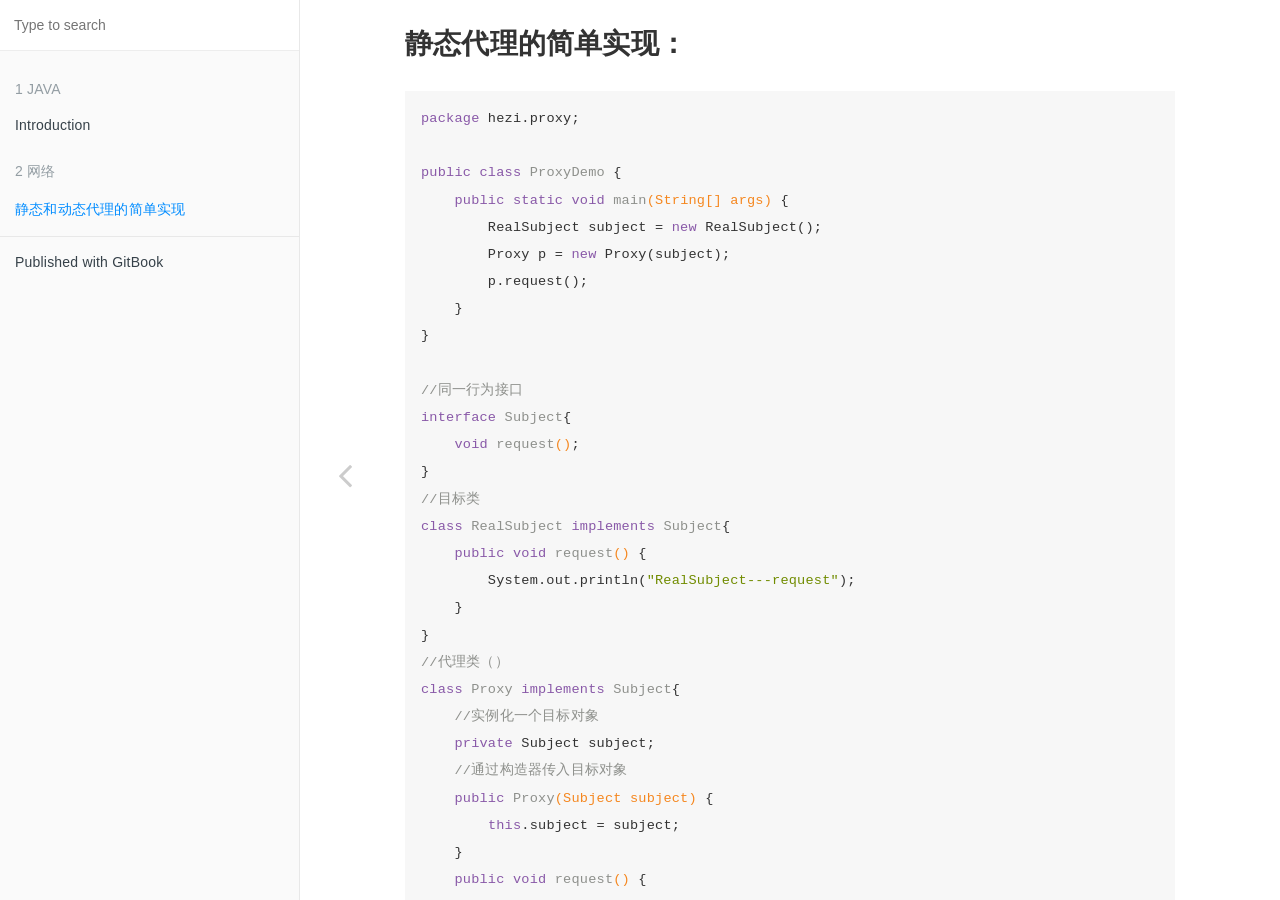
==== _book/静态和动态代理的简单实现.html @ dd155d83 "2019/11/08" ====
<!DOCTYPE HTML>
<html lang="" >
    <head>
        <meta charset="UTF-8">
        <meta content="text/html; charset=utf-8" http-equiv="Content-Type">
        <title>静态和动态代理的简单实现 · GitBook</title>
        <meta http-equiv="X-UA-Compatible" content="IE=edge" />
        <meta name="description" content="">
        <meta name="generator" content="GitBook 3.2.3">
        
        
        
    
    <link rel="stylesheet" href="gitbook/style.css">

    
            
                
                <link rel="stylesheet" href="gitbook/gitbook-plugin-highlight/website.css">
                
            
                
                <link rel="stylesheet" href="gitbook/gitbook-plugin-search/search.css">
                
            
                
                <link rel="stylesheet" href="gitbook/gitbook-plugin-fontsettings/website.css">
                
            
        

    

    
        
    
        
    
        
    
        
    
        
    
        
    

        
    
    
    <meta name="HandheldFriendly" content="true"/>
    <meta name="viewport" content="width=device-width, initial-scale=1, user-scalable=no">
    <meta name="apple-mobile-web-app-capable" content="yes">
    <meta name="apple-mobile-web-app-status-bar-style" content="black">
    <link rel="apple-touch-icon-precomposed" sizes="152x152" href="gitbook/images/apple-touch-icon-precomposed-152.png">
    <link rel="shortcut icon" href="gitbook/images/favicon.ico" type="image/x-icon">

    
    
    <link rel="prev" href="./" />
    

    </head>
    <body>
        
<div class="book">
    <div class="book-summary">
        
            
<div id="book-search-input" role="search">
    <input type="text" placeholder="Type to search" />
</div>

            
                <nav role="navigation">
                


<ul class="summary">
    
    

    

    
        
        <li class="header">1 Java</li>
        
        
    
        <li class="chapter " data-level="1.1" data-path="./">
            
                <a href="./">
            
                    
                    Introduction
            
                </a>
            

            
        </li>
    

    
        
        <li class="header">2 网络</li>
        
        
    
        <li class="chapter active" data-level="2.1" data-path="静态和动态代理的简单实现.html">
            
                <a href="静态和动态代理的简单实现.html">
            
                    
                    静态和动态代理的简单实现
            
                </a>
            

            
        </li>
    

    

    <li class="divider"></li>

    <li>
        <a href="https://www.gitbook.com" target="blank" class="gitbook-link">
            Published with GitBook
        </a>
    </li>
</ul>


                </nav>
            
        
    </div>

    <div class="book-body">
        
            <div class="body-inner">
                
                    

<div class="book-header" role="navigation">
    

    <!-- Title -->
    <h1>
        <i class="fa fa-circle-o-notch fa-spin"></i>
        <a href="." >静态和动态代理的简单实现</a>
    </h1>
</div>




                    <div class="page-wrapper" tabindex="-1" role="main">
                        <div class="page-inner">
                            
<div id="book-search-results">
    <div class="search-noresults">
    
                                <section class="normal markdown-section">
                                
                                <h2 id="&#x9759;&#x6001;&#x4EE3;&#x7406;&#x7684;&#x7B80;&#x5355;&#x5B9E;&#x73B0;&#xFF1A;">&#x9759;&#x6001;&#x4EE3;&#x7406;&#x7684;&#x7B80;&#x5355;&#x5B9E;&#x73B0;&#xFF1A;</h2>
<pre><code class="lang-java"><span class="hljs-keyword">package</span> hezi.proxy;

<span class="hljs-keyword">public</span> <span class="hljs-class"><span class="hljs-keyword">class</span> <span class="hljs-title">ProxyDemo</span> </span>{
    <span class="hljs-function"><span class="hljs-keyword">public</span> <span class="hljs-keyword">static</span> <span class="hljs-keyword">void</span> <span class="hljs-title">main</span><span class="hljs-params">(String[] args)</span> </span>{
        RealSubject subject = <span class="hljs-keyword">new</span> RealSubject();
        Proxy p = <span class="hljs-keyword">new</span> Proxy(subject);
        p.request();
    }
}

<span class="hljs-comment">//&#x540C;&#x4E00;&#x884C;&#x4E3A;&#x63A5;&#x53E3;</span>
<span class="hljs-class"><span class="hljs-keyword">interface</span> <span class="hljs-title">Subject</span></span>{
    <span class="hljs-function"><span class="hljs-keyword">void</span> <span class="hljs-title">request</span><span class="hljs-params">()</span></span>;
}
<span class="hljs-comment">//&#x76EE;&#x6807;&#x7C7B;</span>
<span class="hljs-class"><span class="hljs-keyword">class</span> <span class="hljs-title">RealSubject</span> <span class="hljs-keyword">implements</span> <span class="hljs-title">Subject</span></span>{
    <span class="hljs-function"><span class="hljs-keyword">public</span> <span class="hljs-keyword">void</span> <span class="hljs-title">request</span><span class="hljs-params">()</span> </span>{
        System.out.println(<span class="hljs-string">&quot;RealSubject---request&quot;</span>);
    }
}
<span class="hljs-comment">//&#x4EE3;&#x7406;&#x7C7B;&#xFF08;&#xFF09;</span>
<span class="hljs-class"><span class="hljs-keyword">class</span> <span class="hljs-title">Proxy</span> <span class="hljs-keyword">implements</span> <span class="hljs-title">Subject</span></span>{
    <span class="hljs-comment">//&#x5B9E;&#x4F8B;&#x5316;&#x4E00;&#x4E2A;&#x76EE;&#x6807;&#x5BF9;&#x8C61;</span>
    <span class="hljs-keyword">private</span> Subject subject;
    <span class="hljs-comment">//&#x901A;&#x8FC7;&#x6784;&#x9020;&#x5668;&#x4F20;&#x5165;&#x76EE;&#x6807;&#x5BF9;&#x8C61;</span>
    <span class="hljs-function"><span class="hljs-keyword">public</span> <span class="hljs-title">Proxy</span><span class="hljs-params">(Subject subject)</span> </span>{
        <span class="hljs-keyword">this</span>.subject = subject;
    }
    <span class="hljs-function"><span class="hljs-keyword">public</span> <span class="hljs-keyword">void</span> <span class="hljs-title">request</span><span class="hljs-params">()</span> </span>{
        System.out.println(<span class="hljs-string">&quot;PreProcess&quot;</span>);
        subject.request();
        System.out.println(<span class="hljs-string">&quot;PostProcess&quot;</span>);
    }
}
</code></pre>
<h2 id="&#x52A8;&#x6001;&#x4EE3;&#x7406;&#x7684;&#x7B80;&#x5355;&#x5B9E;&#x73B0;">&#x52A8;&#x6001;&#x4EE3;&#x7406;&#x7684;&#x7B80;&#x5355;&#x5B9E;&#x73B0;</h2>
<pre><code class="lang-java"><span class="hljs-keyword">package</span> hezi.proxy;

<span class="hljs-keyword">import</span> java.lang.reflect.InvocationHandler;
<span class="hljs-keyword">import</span> java.lang.reflect.Method;
<span class="hljs-keyword">import</span> java.lang.reflect.Proxy;

<span class="hljs-keyword">public</span> <span class="hljs-class"><span class="hljs-keyword">class</span> <span class="hljs-title">DynamicProxyDemo</span> </span>{
    <span class="hljs-function"><span class="hljs-keyword">public</span> <span class="hljs-keyword">static</span> <span class="hljs-keyword">void</span> <span class="hljs-title">main</span><span class="hljs-params">(String[] args)</span> </span>{
        <span class="hljs-comment">//1&#x3001;&#x521B;&#x5EFA;&#x76EE;&#x6807;&#x5BF9;&#x8C61;</span>
        RealSubject2 realSubject2 = <span class="hljs-keyword">new</span> RealSubject2();
        <span class="hljs-comment">//2&#x3001;&#x521B;&#x5EFA;&#x8C03;&#x7528;&#x5904;&#x7406;&#x51FD;&#x6570;</span>
        ProxyHandler proxyHandler = <span class="hljs-keyword">new</span> ProxyHandler(realSubject2);
        <span class="hljs-comment">//3&#x3001;&#x52A8;&#x6001;&#x751F;&#x6210;&#x4EE3;&#x7406;&#x5BF9;&#x8C61;</span>
        Subject2 proxySubject = (Subject2) Proxy.newProxyInstance(RealSubject2.class.getClassLoader(), 
                RealSubject2.class.getInterfaces(), proxyHandler);
        <span class="hljs-comment">//4&#x3001;&#x901A;&#x8FC7;&#x4EE3;&#x7406;&#x5BF9;&#x8C61;&#x8C03;&#x7528;&#x65B9;&#x6CD5;</span>
        proxySubject.request();
    }
}

<span class="hljs-comment">//&#x4E3B;&#x9898;&#x63A5;&#x53E3;</span>
<span class="hljs-class"><span class="hljs-keyword">interface</span> <span class="hljs-title">Subject2</span></span>{
    <span class="hljs-function"><span class="hljs-keyword">void</span> <span class="hljs-title">request</span><span class="hljs-params">()</span></span>;
}
<span class="hljs-comment">//&#x76EE;&#x6807;&#x5BF9;&#x8C61;&#x7C7B;</span>
<span class="hljs-class"><span class="hljs-keyword">class</span> <span class="hljs-title">RealSubject2</span> <span class="hljs-keyword">implements</span> <span class="hljs-title">Subject2</span></span>{
    <span class="hljs-function"><span class="hljs-keyword">public</span> <span class="hljs-keyword">void</span> <span class="hljs-title">request</span><span class="hljs-params">()</span> </span>{
        System.out.println(<span class="hljs-string">&quot;=====RealSubject Request=====&quot;</span>);
    }
}
<span class="hljs-comment">//&#x4EE3;&#x7406;&#x7C7B;&#x7684;&#x8C03;&#x7528;&#x5904;&#x7406;&#x5668;</span>
<span class="hljs-class"><span class="hljs-keyword">class</span> <span class="hljs-title">ProxyHandler</span> <span class="hljs-keyword">implements</span> <span class="hljs-title">InvocationHandler</span></span>{
    <span class="hljs-keyword">private</span> Subject2 subject2;
    <span class="hljs-function"><span class="hljs-keyword">public</span> <span class="hljs-title">ProxyHandler</span><span class="hljs-params">(Subject2 subject2)</span> </span>{
        <span class="hljs-keyword">this</span>.subject2 = subject2;
    }
    <span class="hljs-meta">@Override</span>
    <span class="hljs-function"><span class="hljs-keyword">public</span> Object <span class="hljs-title">invoke</span><span class="hljs-params">(Object proxy, Method method, Object[] args)</span> <span class="hljs-keyword">throws</span> Throwable </span>{
        <span class="hljs-comment">//&#x5B9A;&#x4E49;&#x9884;&#x5904;&#x7406;&#x7684;&#x5DE5;&#x4F5C;&#xFF0C;&#x5F53;&#x7136;&#x4E5F;&#x53EF;&#x4EE5;&#x6839;&#x636E;method&#x7684;&#x4E0D;&#x540C;&#x8FDB;&#x884C;&#x4E0D;&#x540C;&#x7684;&#x9884;&#x5904;&#x7406;</span>
        System.out.println(<span class="hljs-string">&quot;=====Before=====&quot;</span>);
        <span class="hljs-comment">//&#x8C03;&#x7528;RealSubject&#x4E2D;&#x7684;&#x65B9;&#x6CD5;</span>
        Object result = method.invoke(subject2,args);
        <span class="hljs-comment">//&#x540E;&#x5904;&#x7406;</span>
        System.out.println(<span class="hljs-string">&quot;=====After=====&quot;</span>);
        <span class="hljs-keyword">return</span> result;
    }    
}
</code></pre>

                                
                                </section>
                            
    </div>
    <div class="search-results">
        <div class="has-results">
            
            <h1 class="search-results-title"><span class='search-results-count'></span> results matching "<span class='search-query'></span>"</h1>
            <ul class="search-results-list"></ul>
            
        </div>
        <div class="no-results">
            
            <h1 class="search-results-title">No results matching "<span class='search-query'></span>"</h1>
            
        </div>
    </div>
</div>

                        </div>
                    </div>
                
            </div>

            
                
                <a href="./" class="navigation navigation-prev navigation-unique" aria-label="Previous page: Introduction">
                    <i class="fa fa-angle-left"></i>
                </a>
                
                
            
        
    </div>

    <script>
        var gitbook = gitbook || [];
        gitbook.push(function() {
            gitbook.page.hasChanged({"page":{"title":"静态和动态代理的简单实现","level":"2.1","depth":1,"previous":{"title":"Introduction","level":"1.1","depth":1,"path":"README.md","ref":"README.md","articles":[]},"dir":"ltr"},"config":{"gitbook":"*","theme":"default","variables":{},"plugins":["livereload"],"pluginsConfig":{"livereload":{},"highlight":{},"search":{},"lunr":{"maxIndexSize":1000000,"ignoreSpecialCharacters":false},"sharing":{"facebook":true,"twitter":true,"google":false,"weibo":false,"instapaper":false,"vk":false,"all":["facebook","google","twitter","weibo","instapaper"]},"fontsettings":{"theme":"white","family":"sans","size":2},"theme-default":{"styles":{"website":"styles/website.css","pdf":"styles/pdf.css","epub":"styles/epub.css","mobi":"styles/mobi.css","ebook":"styles/ebook.css","print":"styles/print.css"},"showLevel":false}},"structure":{"langs":"LANGS.md","readme":"README.md","glossary":"GLOSSARY.md","summary":"SUMMARY.md"},"pdf":{"pageNumbers":true,"fontSize":12,"fontFamily":"Arial","paperSize":"a4","chapterMark":"pagebreak","pageBreaksBefore":"/","margin":{"right":62,"left":62,"top":56,"bottom":56}},"styles":{"website":"styles/website.css","pdf":"styles/pdf.css","epub":"styles/epub.css","mobi":"styles/mobi.css","ebook":"styles/ebook.css","print":"styles/print.css"}},"file":{"path":"静态和动态代理的简单实现.md","mtime":"2019-11-07T15:36:25.655Z","type":"markdown"},"gitbook":{"version":"3.2.3","time":"2019-11-08T01:46:12.955Z"},"basePath":".","book":{"language":""}});
        });
    </script>
</div>

        
    <script src="gitbook/gitbook.js"></script>
    <script src="gitbook/theme.js"></script>
    
        
        <script src="gitbook/gitbook-plugin-livereload/plugin.js"></script>
        
    
        
        <script src="gitbook/gitbook-plugin-search/search-engine.js"></script>
        
    
        
        <script src="gitbook/gitbook-plugin-search/search.js"></script>
        
    
        
        <script src="gitbook/gitbook-plugin-lunr/lunr.min.js"></script>
        
    
        
        <script src="gitbook/gitbook-plugin-lunr/search-lunr.js"></script>
        
    
        
        <script src="gitbook/gitbook-plugin-sharing/buttons.js"></script>
        
    
        
        <script src="gitbook/gitbook-plugin-fontsettings/fontsettings.js"></script>
        
    

    </body>
</html>
---- _book/gitbook/gitbook-plugin-highlight/website.css ----
.book .book-body .page-wrapper .page-inner section.normal pre,
.book .book-body .page-wrapper .page-inner section.normal code {
  /* http://jmblog.github.com/color-themes-for-google-code-highlightjs */
  /* Tomorrow Comment */
  /* Tomorrow Red */
  /* Tomorrow Orange */
  /* Tomorrow Yellow */
  /* Tomorrow Green */
  /* Tomorrow Aqua */
  /* Tomorrow Blue */
  /* Tomorrow Purple */
}
.book .book-body .page-wrapper .page-inner section.normal pre .hljs-comment,
.book .book-body .page-wrapper .page-inner section.normal code .hljs-comment,
.book .book-body .page-wrapper .page-inner section.normal pre .hljs-title,
.book .book-body .page-wrapper .page-inner section.normal code .hljs-title {
  color: #8e908c;
}
.book .book-body .page-wrapper .page-inner section.normal pre .hljs-variable,
.book .book-body .page-wrapper .page-inner section.normal code .hljs-variable,
.book .book-body .page-wrapper .page-inner section.normal pre .hljs-attribute,
.book .book-body .page-wrapper .page-inner section.normal code .hljs-attribute,
.book .book-body .page-wrapper .page-inner section.normal pre .hljs-tag,
.book .book-body .page-wrapper .page-inner section.normal code .hljs-tag,
.book .book-body .page-wrapper .page-inner section.normal pre .hljs-regexp,
.book .book-body .page-wrapper .page-inner section.normal code .hljs-regexp,
.book .book-body .page-wrapper .page-inner section.normal pre .hljs-deletion,
.book .book-body .page-wrapper .page-inner section.normal code .hljs-deletion,
.book .book-body .page-wrapper .page-inner section.normal pre .ruby .hljs-constant,
.book .book-body .page-wrapper .page-inner section.normal code .ruby .hljs-constant,
.book .book-body .page-wrapper .page-inner section.normal pre .xml .hljs-tag .hljs-title,
.book .book-body .page-wrapper .page-inner section.normal code .xml .hljs-tag .hljs-title,
.book .book-body .page-wrapper .page-inner section.normal pre .xml .hljs-pi,
.book .book-body .page-wrapper .page-inner section.normal code .xml .hljs-pi,
.book .book-body .page-wrapper .page-inner section.normal pre .xml .hljs-doctype,
.book .book-body .page-wrapper .page-inner section.normal code .xml .hljs-doctype,
.book .book-body .page-wrapper .page-inner section.normal pre .html .hljs-doctype,
.book .book-body .page-wrapper .page-inner section.normal code .html .hljs-doctype,
.book .book-body .page-wrapper .page-inner section.normal pre .css .hljs-id,
.book .book-body .page-wrapper .page-inner section.normal code .css .hljs-id,
.book .book-body .page-wrapper .page-inner section.normal pre .css .hljs-class,
.book .book-body .page-wrapper .page-inner section.normal code .css .hljs-class,
.book .book-body .page-wrapper .page-inner section.normal pre .css .hljs-pseudo,
.book .book-body .page-wrapper .page-inner section.normal code .css .hljs-pseudo {
  color: #c82829;
}
.book .book-body .page-wrapper .page-inner section.normal pre .hljs-number,
.book .book-body .page-wrapper .page-inner section.normal code .hljs-number,
.book .book-body .page-wrapper .page-inner section.normal pre .hljs-preprocessor,
.book .book-body .page-wrapper .page-inner section.normal code .hljs-preprocessor,
.book .book-body .page-wrapper .page-inner section.normal pre .hljs-pragma,
.book .book-body .page-wrapper .page-inner section.normal code .hljs-pragma,
.book .book-body .page-wrapper .page-inner section.normal pre .hljs-built_in,
.book .book-body .page-wrapper .page-inner section.normal code .hljs-built_in,
.book .book-body .page-wrapper .page-inner section.normal pre .hljs-literal,
.book .book-body .page-wrapper .page-inner section.normal code .hljs-literal,
.book .book-body .page-wrapper .page-inner section.normal pre .hljs-params,
.book .book-body .page-wrapper .page-inner section.normal code .hljs-params,
.book .book-body .page-wrapper .page-inner section.normal pre .hljs-constant,
.book .book-body .page-wrapper .page-inner section.normal code .hljs-constant {
  color: #f5871f;
}
.book .book-body .page-wrapper .page-inner section.normal pre .ruby .hljs-class .hljs-title,
.book .book-body .page-wrapper .page-inner section.normal code .ruby .hljs-class .hljs-title,
.book .book-body .page-wrapper .page-inner section.normal pre .css .hljs-rules .hljs-attribute,
.book .book-body .page-wrapper .page-inner section.normal code .css .hljs-rules .hljs-attribute {
  color: #eab700;
}
.book .book-body .page-wrapper .page-inner section.normal pre .hljs-string,
.book .book-body .page-wrapper .page-inner section.normal code .hljs-string,
.book .book-body .page-wrapper .page-inner section.normal pre .hljs-value,
.book .book-body .page-wrapper .page-inner section.normal code .hljs-value,
.book .book-body .page-wrapper .page-inner section.normal pre .hljs-inheritance,
.book .book-body .page-wrapper .page-inner section.normal code .hljs-inheritance,
.book .book-body .page-wrapper .page-inner section.normal pre .hljs-header,
.book .book-body .page-wrapper .page-inner section.normal code .hljs-header,
.book .book-body .page-wrapper .page-inner section.normal pre .hljs-addition,
.book .book-body .page-wrapper .page-inner section.normal code .hljs-addition,
.book .book-body .page-wrapper .page-inner section.normal pre .ruby .hljs-symbol,
.book .book-body .page-wrapper .page-inner section.normal code .ruby .hljs-symbol,
.book .book-body .page-wrapper .page-inner section.normal pre .xml .hljs-cdata,
.book .book-body .page-wrapper .page-inner section.normal code .xml .hljs-cdata {
  color: #718c00;
}
.book .book-body .page-wrapper .page-inner section.normal pre .css .hljs-hexcolor,
.book .book-body .page-wrapper .page-inner section.normal code .css .hljs-hexcolor {
  color: #3e999f;
}
.book .book-body .page-wrapper .page-inner section.normal pre .hljs-function,
.book .book-body .page-wrapper .page-inner section.normal code .hljs-function,
.book .book-body .page-wrapper .page-inner section.normal pre .python .hljs-decorator,
.book .book-body .page-wrapper .page-inner section.normal code .python .hljs-decorator,
.book .book-body .page-wrapper .page-inner section.normal pre .python .hljs-title,
.book .book-body .page-wrapper .page-inner section.normal code .python .hljs-title,
.book .book-body .page-wrapper .page-inner section.normal pre .ruby .hljs-function .hljs-title,
.book .book-body .page-wrapper .page-inner section.normal code .ruby .hljs-function .hljs-title,
.book .book-body .page-wrapper .page-inner section.normal pre .ruby .hljs-title .hljs-keyword,
.book .book-body .page-wrapper .page-inner section.normal code .ruby .hljs-title .hljs-keyword,
.book .book-body .page-wrapper .page-inner section.normal pre .perl .hljs-sub,
.book .book-body .page-wrapper .page-inner section.normal code .perl .hljs-sub,
.book .book-body .page-wrapper .page-inner section.normal pre .javascript .hljs-title,
.book .book-body .page-wrapper .page-inner section.normal code .javascript .hljs-title,
.book .book-body .page-wrapper .page-inner section.normal pre .coffeescript .hljs-title,
.book .book-body .page-wrapper .page-inner section.normal code .coffeescript .hljs-title {
  color: #4271ae;
}
.book .book-body .page-wrapper .page-inner section.normal pre .hljs-keyword,
.book .book-body .page-wrapper .page-inner section.normal code .hljs-keyword,
.book .book-body .page-wrapper .page-inner section.normal pre .javascript .hljs-function,
.book .book-body .page-wrapper .page-inner section.normal code .javascript .hljs-function {
  color: #8959a8;
}
.book .book-body .page-wrapper .page-inner section.normal pre .hljs,
.book .book-body .page-wrapper .page-inner section.normal code .hljs {
  display: block;
  background: white;
  color: #4d4d4c;
  padding: 0.5em;
}
.book .book-body .page-wrapper .page-inner section.normal pre .coffeescript .javascript,
.book .book-body .page-wrapper .page-inner section.normal code .coffeescript .javascript,
.book .book-body .page-wrapper .page-inner section.normal pre .javascript .xml,
.book .book-body .page-wrapper .page-inner section.normal code .javascript .xml,
.book .book-body .page-wrapper .page-inner section.normal pre .tex .hljs-formula,
.book .book-body .page-wrapper .page-inner section.normal code .tex .hljs-formula,
.book .book-body .page-wrapper .page-inner section.normal pre .xml .javascript,
.book .book-body .page-wrapper .page-inner section.normal code .xml .javascript,
.book .book-body .page-wrapper .page-inner section.normal pre .xml .vbscript,
.book .book-body .page-wrapper .page-inner section.normal code .xml .vbscript,
.book .book-body .page-wrapper .page-inner section.normal pre .xml .css,
.book .book-body .page-wrapper .page-inner section.normal code .xml .css,
.book .book-body .page-wrapper .page-inner section.normal pre .xml .hljs-cdata,
.book .book-body .page-wrapper .page-inner section.normal code .xml .hljs-cdata {
  opacity: 0.5;
}
.book.color-theme-1 .book-body .page-wrapper .page-inner section.normal pre,
.book.color-theme-1 .book-body .page-wrapper .page-inner section.normal code {
  /*

Orginal Style from ethanschoonover.com/solarized (c) Jeremy Hull <sourdrums@gmail.com>

*/
  /* Solarized Green */
  /* Solarized Cyan */
  /* Solarized Blue */
  /* Solarized Yellow */
  /* Solarized Orange */
  /* Solarized Red */
  /* Solarized Violet */
}
.book.color-theme-1 .book-body .page-wrapper .page-inner section.normal pre .hljs,
.book.color-theme-1 .book-body .page-wrapper .page-inner section.normal code .hljs {
  display: block;
  padding: 0.5em;
  background: #fdf6e3;
  color: #657b83;
}
.book.color-theme-1 .book-body .page-wrapper .page-inner section.normal pre .hljs-comment,
.book.color-theme-1 .book-body .page-wrapper .page-inner section.normal code .hljs-comment,
.book.color-theme-1 .book-body .page-wrapper .page-inner section.normal pre .hljs-template_comment,
.book.color-theme-1 .book-body .page-wrapper .page-inner section.normal code .hljs-template_comment,
.book.color-theme-1 .book-body .page-wrapper .page-inner section.normal pre .diff .hljs-header,
.book.color-theme-1 .book-body .page-wrapper .page-inner section.normal code .diff .hljs-header,
.book.color-theme-1 .book-body .page-wrapper .page-inner section.normal pre .hljs-doctype,
.book.color-theme-1 .book-body .page-wrapper .page-inner section.normal code .hljs-doctype,
.book.color-theme-1 .book-body .page-wrapper .page-inner section.normal pre .hljs-pi,
.book.color-theme-1 .book-body .page-wrapper .page-inner section.normal code .hljs-pi,
.book.color-theme-1 .book-body .page-wrapper .page-inner section.normal pre .lisp .hljs-string,
.book.color-theme-1 .book-body .page-wrapper .page-inner section.normal code .lisp .hljs-string,
.book.color-theme-1 .book-body .page-wrapper .page-inner section.normal pre .hljs-javadoc,
.book.color-theme-1 .book-body .page-wrapper .page-inner section.normal code .hljs-javadoc {
  color: #93a1a1;
}
.book.color-theme-1 .book-body .page-wrapper .page-inner section.normal pre .hljs-keyword,
.book.color-theme-1 .book-body .page-wrapper .page-inner section.normal code .hljs-keyword,
.book.color-theme-1 .book-body .page-wrapper .page-inner section.normal pre .hljs-winutils,
.book.color-theme-1 .book-body .page-wrapper .page-inner section.normal code .hljs-winutils,
.book.color-theme-1 .book-body .page-wrapper .page-inner section.normal pre .method,
.book.color-theme-1 .book-body .page-wrapper .page-inner section.normal code .method,
.book.color-theme-1 .book-body .page-wrapper .page-inner section.normal pre .hljs-addition,
.book.color-theme-1 .book-body .page-wrapper .page-inner section.normal code .hljs-addition,
.book.color-theme-1 .book-body .page-wrapper .page-inner section.normal pre .css .hljs-tag,
.book.color-theme-1 .book-body .page-wrapper .page-inner section.normal code .css .hljs-tag,
.book.color-theme-1 .book-body .page-wrapper .page-inner section.normal pre .hljs-request,
.book.color-theme-1 .book-body .page-wrapper .page-inner section.normal code .hljs-request,
.book.color-theme-1 .book-body .page-wrapper .page-inner section.normal pre .hljs-status,
.book.color-theme-1 .book-body .page-wrapper .page-inner section.normal code .hljs-status,
.book.color-theme-1 .book-body .page-wrapper .page-inner section.normal pre .nginx .hljs-title,
.book.color-theme-1 .book-body .page-wrapper .page-inner section.normal code .nginx .hljs-title {
  color: #859900;
}
.book.color-theme-1 .book-body .page-wrapper .page-inner section.normal pre .hljs-number,
.book.color-theme-1 .book-body .page-wrapper .page-inner section.normal code .hljs-number,
.book.color-theme-1 .book-body .page-wrapper .page-inner section.normal pre .hljs-command,
.book.color-theme-1 .book-body .page-wrapper .page-inner section.normal code .hljs-command,
.book.color-theme-1 .book-body .page-wrapper .page-inner section.normal pre .hljs-string,
.book.color-theme-1 .book-body .page-wrapper .page-inner section.normal code .hljs-string,
.book.color-theme-1 .book-body .page-wrapper .page-inner section.normal pre .hljs-tag .hljs-value,
.book.color-theme-1 .book-body .page-wrapper .page-inner section.normal code .hljs-tag .hljs-value,
.book.color-theme-1 .book-body .page-wrapper .page-inner section.normal pre .hljs-rules .hljs-value,
.book.color-theme-1 .book-body .page-wrapper .page-inner section.normal code .hljs-rules .hljs-value,
.book.color-theme-1 .book-body .page-wrapper .page-inner section.normal pre .hljs-phpdoc,
.book.color-theme-1 .book-body .page-wrapper .page-inner section.normal code .hljs-phpdoc,
.book.color-theme-1 .book-body .page-wrapper .page-inner section.normal pre .tex .hljs-formula,
.book.color-theme-1 .book-body .page-wrapper .page-inner section.normal code .tex .hljs-formula,
.book.color-theme-1 .book-body .page-wrapper .page-inner section.normal pre .hljs-regexp,
.book.color-theme-1 .book-body .page-wrapper .page-inner section.normal code .hljs-regexp,
.book.color-theme-1 .book-body .page-wrapper .page-inner section.normal pre .hljs-hexcolor,
.book.color-theme-1 .book-body .page-wrapper .page-inner section.normal code .hljs-hexcolor,
.book.color-theme-1 .book-body .page-wrapper .page-inner section.normal pre .hljs-link_url,
.book.color-theme-1 .book-body .page-wrapper .page-inner section.normal code .hljs-link_url {
  color: #2aa198;
}
.book.color-theme-1 .book-body .page-wrapper .page-inner section.normal pre .hljs-title,
.book.color-theme-1 .book-body .page-wrapper .page-inner section.normal code .hljs-title,
.book.color-theme-1 .book-body .page-wrapper .page-inner section.normal pre .hljs-localvars,
.book.color-theme-1 .book-body .page-wrapper .page-inner section.normal code .hljs-localvars,
.book.color-theme-1 .book-body .page-wrapper .page-inner section.normal pre .hljs-chunk,
.book.color-theme-1 .book-body .page-wrapper .page-inner section.normal code .hljs-chunk,
.book.color-theme-1 .book-body .page-wrapper .page-inner section.normal pre .hljs-decorator,
.book.color-theme-1 .book-body .page-wrapper .page-inner section.normal code .hljs-decorator,
.book.color-theme-1 .book-body .page-wrapper .page-inner section.normal pre .hljs-built_in,
.book.color-theme-1 .book-body .page-wrapper .page-inner section.normal code .hljs-built_in,
.book.color-theme-1 .book-body .page-wrapper .page-inner section.normal pre .hljs-identifier,
.book.color-theme-1 .book-body .page-wrapper .page-inner section.normal code .hljs-identifier,
.book.color-theme-1 .book-body .page-wrapper .page-inner section.normal pre .vhdl .hljs-literal,
.book.color-theme-1 .book-body .page-wrapper .page-inner section.normal code .vhdl .hljs-literal,
.book.color-theme-1 .book-body .page-wrapper .page-inner section.normal pre .hljs-id,
.book.color-theme-1 .book-body .page-wrapper .page-inner section.normal code .hljs-id,
.book.color-theme-1 .book-body .page-wrapper .page-inner section.normal pre .css .hljs-function,
.book.color-theme-1 .book-body .page-wrapper .page-inner section.normal code .css .hljs-function {
  color: #268bd2;
}
.book.color-theme-1 .book-body .page-wrapper .page-inner section.normal pre .hljs-attribute,
.book.color-theme-1 .book-body .page-wrapper .page-inner section.normal code .hljs-attribute,
.book.color-theme-1 .book-body .page-wrapper .page-inner section.normal pre .hljs-variable,
.book.color-theme-1 .book-body .page-wrapper .page-inner section.normal code .hljs-variable,
.book.color-theme-1 .book-body .page-wrapper .page-inner section.normal pre .lisp .hljs-body,
.book.color-theme-1 .book-body .page-wrapper .page-inner section.normal code .lisp .hljs-body,
.book.color-theme-1 .book-body .page-wrapper .page-inner section.normal pre .smalltalk .hljs-number,
.book.color-theme-1 .book-body .page-wrapper .page-inner section.normal code .smalltalk .hljs-number,
.book.color-theme-1 .book-body .page-wrapper .page-inner section.normal pre .hljs-constant,
.book.color-theme-1 .book-body .page-wrapper .page-inner section.normal code .hljs-constant,
.book.color-theme-1 .book-body .page-wrapper .page-inner section.normal pre .hljs-class .hljs-title,
.book.color-theme-1 .book-body .page-wrapper .page-inner section.normal code .hljs-class .hljs-title,
.book.color-theme-1 .book-body .page-wrapper .page-inner section.normal pre .hljs-parent,
.book.color-theme-1 .book-body .page-wrapper .page-inner section.normal code .hljs-parent,
.book.color-theme-1 .book-body .page-wrapper .page-inner section.normal pre .haskell .hljs-type,
.book.color-theme-1 .book-body .page-wrapper .page-inner section.normal code .haskell .hljs-type,
.book.color-theme-1 .book-body .page-wrapper .page-inner section.normal pre .hljs-link_reference,
.book.color-theme-1 .book-body .page-wrapper .page-inner section.normal code .hljs-link_reference {
  color: #b58900;
}
.book.color-theme-1 .book-body .page-wrapper .page-inner section.normal pre .hljs-preprocessor,
.book.color-theme-1 .book-body .page-wrapper .page-inner section.normal code .hljs-preprocessor,
.book.color-theme-1 .book-body .page-wrapper .page-inner section.normal pre .hljs-preprocessor .hljs-keyword,
.book.color-theme-1 .book-body .page-wrapper .page-inner section.normal code .hljs-preprocessor .hljs-keyword,
.book.color-theme-1 .book-body .page-wrapper .page-inner section.normal pre .hljs-pragma,
.book.color-theme-1 .book-body .page-wrapper .page-inner section.normal code .hljs-pragma,
.book.color-theme-1 .book-body .page-wrapper .page-inner section.normal pre .hljs-shebang,
.book.color-theme-1 .book-body .page-wrapper .page-inner section.normal code .hljs-shebang,
.book.color-theme-1 .book-body .page-wrapper .page-inner section.normal pre .hljs-symbol,
.book.color-theme-1 .book-body .page-wrapper .page-inner section.normal code .hljs-symbol,
.book.color-theme-1 .book-body .page-wrapper .page-inner section.normal pre .hljs-symbol .hljs-string,
.book.color-theme-1 .book-body .page-wrapper .page-inner section.normal code .hljs-symbol .hljs-string,
.book.color-theme-1 .book-body .page-wrapper .page-inner section.normal pre .diff .hljs-change,
.book.color-theme-1 .book-body .page-wrapper .page-inner section.normal code .diff .hljs-change,
.book.color-theme-1 .book-body .page-wrapper .page-inner section.normal pre .hljs-special,
.book.color-theme-1 .book-body .page-wrapper .page-inner section.normal code .hljs-special,
.book.color-theme-1 .book-body .page-wrapper .page-inner section.normal pre .hljs-attr_selector,
.book.color-theme-1 .book-body .page-wrapper .page-inner section.normal code .hljs-attr_selector,
.book.color-theme-1 .book-body .page-wrapper .page-inner section.normal pre .hljs-subst,
.book.color-theme-1 .book-body .page-wrapper .page-inner section.normal code .hljs-subst,
.book.color-theme-1 .book-body .page-wrapper .page-inner section.normal pre .hljs-cdata,
.book.color-theme-1 .book-body .page-wrapper .page-inner section.normal code .hljs-cdata,
.book.color-theme-1 .book-body .page-wrapper .page-inner section.normal pre .clojure .hljs-title,
.book.color-theme-1 .book-body .page-wrapper .page-inner section.normal code .clojure .hljs-title,
.book.color-theme-1 .book-body .page-wrapper .page-inner section.normal pre .css .hljs-pseudo,
.book.color-theme-1 .book-body .page-wrapper .page-inner section.normal code .css .hljs-pseudo,
.book.color-theme-1 .book-body .page-wrapper .page-inner section.normal pre .hljs-header,
.book.color-theme-1 .book-body .page-wrapper .page-inner section.normal code .hljs-header {
  color: #cb4b16;
}
.book.color-theme-1 .book-body .page-wrapper .page-inner section.normal pre .hljs-deletion,
.book.color-theme-1 .book-body .page-wrapper .page-inner section.normal code .hljs-deletion,
.book.color-theme-1 .book-body .page-wrapper .page-inner section.normal pre .hljs-important,
.book.color-theme-1 .book-body .page-wrapper .page-inner section.normal code .hljs-important {
  color: #dc322f;
}
.book.color-theme-1 .book-body .page-wrapper .page-inner section.normal pre .hljs-link_label,
.book.color-theme-1 .book-body .page-wrapper .page-inner section.normal code .hljs-link_label {
  color: #6c71c4;
}
.book.color-theme-1 .book-body .page-wrapper .page-inner section.normal pre .tex .hljs-formula,
.book.color-theme-1 .book-body .page-wrapper .page-inner section.normal code .tex .hljs-formula {
  background: #eee8d5;
}
.book.color-theme-2 .book-body .page-wrapper .page-inner section.normal pre,
.book.color-theme-2 .book-body .page-wrapper .page-inner section.normal code {
  /* Tomorrow Night Bright Theme */
  /* Original theme - https://github.com/chriskempson/tomorrow-theme */
  /* http://jmblog.github.com/color-themes-for-google-code-highlightjs */
  /* Tomorrow Comment */
  /* Tomorrow Red */
  /* Tomorrow Orange */
  /* Tomorrow Yellow */
  /* Tomorrow Green */
  /* Tomorrow Aqua */
  /* Tomorrow Blue */
  /* Tomorrow Purple */
}
.book.color-theme-2 .book-body .page-wrapper .page-inner section.normal pre .hljs-comment,
.book.color-theme-2 .book-body .page-wrapper .page-inner section.normal code .hljs-comment,
.book.color-theme-2 .book-body .page-wrapper .page-inner section.normal pre .hljs-title,
.book.color-theme-2 .book-body .page-wrapper .page-inner section.normal code .hljs-title {
  color: #969896;
}
.book.color-theme-2 .book-body .page-wrapper .page-inner section.normal pre .hljs-variable,
.book.color-theme-2 .book-body .page-wrapper .page-inner section.normal code .hljs-variable,
.book.color-theme-2 .book-body .page-wrapper .page-inner section.normal pre .hljs-attribute,
.book.color-theme-2 .book-body .page-wrapper .page-inner section.normal code .hljs-attribute,
.book.color-theme-2 .book-body .page-wrapper .page-inner section.normal pre .hljs-tag,
.book.color-theme-2 .book-body .page-wrapper .page-inner section.normal code .hljs-tag,
.book.color-theme-2 .book-body .page-wrapper .page-inner section.normal pre .hljs-regexp,
.book.color-theme-2 .book-body .page-wrapper .page-inner section.normal code .hljs-regexp,
.book.color-theme-2 .book-body .page-wrapper .page-inner section.normal pre .hljs-deletion,
.book.color-theme-2 .book-body .page-wrapper .page-inner section.normal code .hljs-deletion,
.book.color-theme-2 .book-body .page-wrapper .page-inner section.normal pre .ruby .hljs-constant,
.book.color-theme-2 .book-body .page-wrapper .page-inner section.normal code .ruby .hljs-constant,
.book.color-theme-2 .book-body .page-wrapper .page-inner section.normal pre .xml .hljs-tag .hljs-title,
.book.color-theme-2 .book-body .page-wrapper .page-inner section.normal code .xml .hljs-tag .hljs-title,
.book.color-theme-2 .book-body .page-wrapper .page-inner section.normal pre .xml .hljs-pi,
.book.color-theme-2 .book-body .page-wrapper .page-inner section.normal code .xml .hljs-pi,
.book.color-theme-2 .book-body .page-wrapper .page-inner section.normal pre .xml .hljs-doctype,
.book.color-theme-2 .book-body .page-wrapper .page-inner section.normal code .xml .hljs-doctype,
.book.color-theme-2 .book-body .page-wrapper .page-inner section.normal pre .html .hljs-doctype,
.book.color-theme-2 .book-body .page-wrapper .page-inner section.normal code .html .hljs-doctype,
.book.color-theme-2 .book-body .page-wrapper .page-inner section.normal pre .css .hljs-id,
.book.color-theme-2 .book-body .page-wrapper .page-inner section.normal code .css .hljs-id,
.book.color-theme-2 .book-body .page-wrapper .page-inner section.normal pre .css .hljs-class,
.book.color-theme-2 .book-body .page-wrapper .page-inner section.normal code .css .hljs-class,
.book.color-theme-2 .book-body .page-wrapper .page-inner section.normal pre .css .hljs-pseudo,
.book.color-theme-2 .book-body .page-wrapper .page-inner section.normal code .css .hljs-pseudo {
  color: #d54e53;
}
.book.color-theme-2 .book-body .page-wrapper .page-inner section.normal pre .hljs-number,
.book.color-theme-2 .book-body .page-wrapper .page-inner section.normal code .hljs-number,
.book.color-theme-2 .book-body .page-wrapper .page-inner section.normal pre .hljs-preprocessor,
.book.color-theme-2 .book-body .page-wrapper .page-inner section.normal code .hljs-preprocessor,
.book.color-theme-2 .book-body .page-wrapper .page-inner section.normal pre .hljs-pragma,
.book.color-theme-2 .book-body .page-wrapper .page-inner section.normal code .hljs-pragma,
.book.color-theme-2 .book-body .page-wrapper .page-inner section.normal pre .hljs-built_in,
.book.color-theme-2 .book-body .page-wrapper .page-inner section.normal code .hljs-built_in,
.book.color-theme-2 .book-body .page-wrapper .page-inner section.normal pre .hljs-literal,
.book.color-theme-2 .book-body .page-wrapper .page-inner section.normal code .hljs-literal,
.book.color-theme-2 .book-body .page-wrapper .page-inner section.normal pre .hljs-params,
.book.color-theme-2 .book-body .page-wrapper .page-inner section.normal code .hljs-params,
.book.color-theme-2 .book-body .page-wrapper .page-inner section.normal pre .hljs-constant,
.book.color-theme-2 .book-body .page-wrapper .page-inner section.normal code .hljs-constant {
  color: #e78c45;
}
.book.color-theme-2 .book-body .page-wrapper .page-inner section.normal pre .ruby .hljs-class .hljs-title,
.book.color-theme-2 .book-body .page-wrapper .page-inner section.normal code .ruby .hljs-class .hljs-title,
.book.color-theme-2 .book-body .page-wrapper .page-inner section.normal pre .css .hljs-rules .hljs-attribute,
.book.color-theme-2 .book-body .page-wrapper .page-inner section.normal code .css .hljs-rules .hljs-attribute {
  color: #e7c547;
}
.book.color-theme-2 .book-body .page-wrapper .page-inner section.normal pre .hljs-string,
.book.color-theme-2 .book-body .page-wrapper .page-inner section.normal code .hljs-string,
.book.color-theme-2 .book-body .page-wrapper .page-inner section.normal pre .hljs-value,
.book.color-theme-2 .book-body .page-wrapper .page-inner section.normal code .hljs-value,
.book.color-theme-2 .book-body .page-wrapper .page-inner section.normal pre .hljs-inheritance,
.book.color-theme-2 .book-body .page-wrapper .page-inner section.normal code .hljs-inheritance,
.book.color-theme-2 .book-body .page-wrapper .page-inner section.normal pre .hljs-header,
.book.color-theme-2 .book-body .page-wrapper .page-inner section.normal code .hljs-header,
.book.color-theme-2 .book-body .page-wrapper .page-inner section.normal pre .hljs-addition,
.book.color-theme-2 .book-body .page-wrapper .page-inner section.normal code .hljs-addition,
.book.color-theme-2 .book-body .page-wrapper .page-inner section.normal pre .ruby .hljs-symbol,
.book.color-theme-2 .book-body .page-wrapper .page-inner section.normal code .ruby .hljs-symbol,
.book.color-theme-2 .book-body .page-wrapper .page-inner section.normal pre .xml .hljs-cdata,
.book.color-theme-2 .book-body .page-wrapper .page-inner section.normal code .xml .hljs-cdata {
  color: #b9ca4a;
}
.book.color-theme-2 .book-body .page-wrapper .page-inner section.normal pre .css .hljs-hexcolor,
.book.color-theme-2 .book-body .page-wrapper .page-inner section.normal code .css .hljs-hexcolor {
  color: #70c0b1;
}
.book.color-theme-2 .book-body .page-wrapper .page-inner section.normal pre .hljs-function,
.book.color-theme-2 .book-body .page-wrapper .page-inner section.normal code .hljs-function,
.book.color-theme-2 .book-body .page-wrapper .page-inner section.normal pre .python .hljs-decorator,
.book.color-theme-2 .book-body .page-wrapper .page-inner section.normal code .python .hljs-decorator,
.book.color-theme-2 .book-body .page-wrapper .page-inner section.normal pre .python .hljs-title,
.book.color-theme-2 .book-body .page-wrapper .page-inner section.normal code .python .hljs-title,
.book.color-theme-2 .book-body .page-wrapper .page-inner section.normal pre .ruby .hljs-function .hljs-title,
.book.color-theme-2 .book-body .page-wrapper .page-inner section.normal code .ruby .hljs-function .hljs-title,
.book.color-theme-2 .book-body .page-wrapper .page-inner section.normal pre .ruby .hljs-title .hljs-keyword,
.book.color-theme-2 .book-body .page-wrapper .page-inner section.normal code .ruby .hljs-title .hljs-keyword,
.book.color-theme-2 .book-body .page-wrapper .page-inner section.normal pre .perl .hljs-sub,
.book.color-theme-2 .book-body .page-wrapper .page-inner section.normal code .perl .hljs-sub,
.book.color-theme-2 .book-body .page-wrapper .page-inner section.normal pre .javascript .hljs-title,
.book.color-theme-2 .book-body .page-wrapper .page-inner section.normal code .javascript .hljs-title,
.book.color-theme-2 .book-body .page-wrapper .page-inner section.normal pre .coffeescript .hljs-title,
.book.color-theme-2 .book-body .page-wrapper .page-inner section.normal code .coffeescript .hljs-title {
  color: #7aa6da;
}
.book.color-theme-2 .book-body .page-wrapper .page-inner section.normal pre .hljs-keyword,
.book.color-theme-2 .book-body .page-wrapper .page-inner section.normal code .hljs-keyword,
.book.color-theme-2 .book-body .page-wrapper .page-inner section.normal pre .javascript .hljs-function,
.book.color-theme-2 .book-body .page-wrapper .page-inner section.normal code .javascript .hljs-function {
  color: #c397d8;
}
.book.color-theme-2 .book-body .page-wrapper .page-inner section.normal pre .hljs,
.book.color-theme-2 .book-body .page-wrapper .page-inner section.normal code .hljs {
  display: block;
  background: black;
  color: #eaeaea;
  padding: 0.5em;
}
.book.color-theme-2 .book-body .page-wrapper .page-inner section.normal pre .coffeescript .javascript,
.book.color-theme-2 .book-body .page-wrapper .page-inner section.normal code .coffeescript .javascript,
.book.color-theme-2 .book-body .page-wrapper .page-inner section.normal pre .javascript .xml,
.book.color-theme-2 .book-body .page-wrapper .page-inner section.normal code .javascript .xml,
.book.color-theme-2 .book-body .page-wrapper .page-inner section.normal pre .tex .hljs-formula,
.book.color-theme-2 .book-body .page-wrapper .page-inner section.normal code .tex .hljs-formula,
.book.color-theme-2 .book-body .page-wrapper .page-inner section.normal pre .xml .javascript,
.book.color-theme-2 .book-body .page-wrapper .page-inner section.normal code .xml .javascript,
.book.color-theme-2 .book-body .page-wrapper .page-inner section.normal pre .xml .vbscript,
.book.color-theme-2 .book-body .page-wrapper .page-inner section.normal code .xml .vbscript,
.book.color-theme-2 .book-body .page-wrapper .page-inner section.normal pre .xml .css,
.book.color-theme-2 .book-body .page-wrapper .page-inner section.normal code .xml .css,
.book.color-theme-2 .book-body .page-wrapper .page-inner section.normal pre .xml .hljs-cdata,
.book.color-theme-2 .book-body .page-wrapper .page-inner section.normal code .xml .hljs-cdata {
  opacity: 0.5;
}
---- _book/gitbook/gitbook-plugin-search/search.css ----
/*
    This CSS only styled the search results section, not the search input
    It defines the basic interraction to hide content when displaying results, etc
*/
#book-search-results .search-results {
  display: none;
}
#book-search-results .search-results ul.search-results-list {
  list-style-type: none;
  padding-left: 0;
}
#book-search-results .search-results ul.search-results-list li {
  margin-bottom: 1.5rem;
  padding-bottom: 0.5rem;
  /* Highlight results */
}
#book-search-results .search-results ul.search-results-list li p em {
  background-color: rgba(255, 220, 0, 0.4);
  font-style: normal;
}
#book-search-results .search-results .no-results {
  display: none;
}
#book-search-results.open .search-results {
  display: block;
}
#book-search-results.open .search-noresults {
  display: none;
}
#book-search-results.no-results .search-results .has-results {
  display: none;
}
#book-search-results.no-results .search-results .no-results {
  display: block;
}
---- _book/gitbook/gitbook-plugin-fontsettings/website.css ----
/*
 * Theme 1
 */
.color-theme-1 .dropdown-menu {
  background-color: #111111;
  border-color: #7e888b;
}
.color-theme-1 .dropdown-menu .dropdown-caret .caret-inner {
  border-bottom: 9px solid #111111;
}
.color-theme-1 .dropdown-menu .buttons {
  border-color: #7e888b;
}
.color-theme-1 .dropdown-menu .button {
  color: #afa790;
}
.color-theme-1 .dropdown-menu .button:hover {
  color: #73553c;
}
/*
 * Theme 2
 */
.color-theme-2 .dropdown-menu {
  background-color: #2d3143;
  border-color: #272a3a;
}
.color-theme-2 .dropdown-menu .dropdown-caret .caret-inner {
  border-bottom: 9px solid #2d3143;
}
.color-theme-2 .dropdown-menu .buttons {
  border-color: #272a3a;
}
.color-theme-2 .dropdown-menu .button {
  color: #62677f;
}
.color-theme-2 .dropdown-menu .button:hover {
  color: #f4f4f5;
}
.book .book-header .font-settings .font-enlarge {
  line-height: 30px;
  font-size: 1.4em;
}
.book .book-header .font-settings .font-reduce {
  line-height: 30px;
  font-size: 1em;
}
.book.color-theme-1 .book-body {
  color: #704214;
  background: #f3eacb;
}
.book.color-theme-1 .book-body .page-wrapper .page-inner section {
  background: #f3eacb;
}
.book.color-theme-2 .book-body {
  color: #bdcadb;
  background: #1c1f2b;
}
.book.color-theme-2 .book-body .page-wrapper .page-inner section {
  background: #1c1f2b;
}
.book.font-size-0 .book-body .page-inner section {
  font-size: 1.2rem;
}
.book.font-size-1 .book-body .page-inner section {
  font-size: 1.4rem;
}
.book.font-size-2 .book-body .page-inner section {
  font-size: 1.6rem;
}
.book.font-size-3 .book-body .page-inner section {
  font-size: 2.2rem;
}
.book.font-size-4 .book-body .page-inner section {
  font-size: 4rem;
}
.book.font-family-0 {
  font-family: Georgia, serif;
}
.book.font-family-1 {
  font-family: "Helvetica Neue", Helvetica, Arial, sans-serif;
}
.book.color-theme-1 .book-body .page-wrapper .page-inner section.normal {
  color: #704214;
}
.book.color-theme-1 .book-body .page-wrapper .page-inner section.normal a {
  color: inherit;
}
.book.color-theme-1 .book-body .page-wrapper .page-inner section.normal h1,
.book.color-theme-1 .book-body .page-wrapper .page-inner section.normal h2,
.book.color-theme-1 .book-body .page-wrapper .page-inner section.normal h3,
.book.color-theme-1 .book-body .page-wrapper .page-inner section.normal h4,
.book.color-theme-1 .book-body .page-wrapper .page-inner section.normal h5,
.book.color-theme-1 .book-body .page-wrapper .page-inner section.normal h6 {
  color: inherit;
}
.book.color-theme-1 .book-body .page-wrapper .page-inner section.normal h1,
.book.color-theme-1 .book-body .page-wrapper .page-inner section.normal h2 {
  border-color: inherit;
}
.book.color-theme-1 .book-body .page-wrapper .page-inner section.normal h6 {
  color: inherit;
}
.book.color-theme-1 .book-body .page-wrapper .page-inner section.normal hr {
  background-color: inherit;
}
.book.color-theme-1 .book-body .page-wrapper .page-inner section.normal blockquote {
  border-color: inherit;
}
.book.color-theme-1 .book-body .page-wrapper .page-inner section.normal pre,
.book.color-theme-1 .book-body .page-wrapper .page-inner section.normal code {
  background: #fdf6e3;
  color: #657b83;
  border-color: #f8df9c;
}
.book.color-theme-1 .book-body .page-wrapper .page-inner section.normal .highlight {
  background-color: inherit;
}
.book.color-theme-1 .book-body .page-wrapper .page-inner section.normal table th,
.book.color-theme-1 .book-body .page-wrapper .page-inner section.normal table td {
  border-color: #f5d06c;
}
.book.color-theme-1 .book-body .page-wrapper .page-inner section.normal table tr {
  color: inherit;
  background-color: #fdf6e3;
  border-color: #444444;
}
.book.color-theme-1 .book-body .page-wrapper .page-inner section.normal table tr:nth-child(2n) {
  background-color: #fbeecb;
}
.book.color-theme-2 .book-body .page-wrapper .page-inner section.normal {
  color: #bdcadb;
}
.book.color-theme-2 .book-body .page-wrapper .page-inner section.normal a {
  color: #3eb1d0;
}
.book.color-theme-2 .book-body .page-wrapper .page-inner section.normal h1,
.book.color-theme-2 .book-body .page-wrapper .page-inner section.normal h2,
.book.color-theme-2 .book-body .page-wrapper .page-inner section.normal h3,
.book.color-theme-2 .book-body .page-wrapper .page-inner section.normal h4,
.book.color-theme-2 .book-body .page-wrapper .page-inner section.normal h5,
.book.color-theme-2 .book-body .page-wrapper .page-inner section.normal h6 {
  color: #fffffa;
}
.book.color-theme-2 .book-body .page-wrapper .page-inner section.normal h1,
.book.color-theme-2 .book-body .page-wrapper .page-inner section.normal h2 {
  border-color: #373b4e;
}
.book.color-theme-2 .book-body .page-wrapper .page-inner section.normal h6 {
  color: #373b4e;
}
.book.color-theme-2 .book-body .page-wrapper .page-inner section.normal hr {
  background-color: #373b4e;
}
.book.color-theme-2 .book-body .page-wrapper .page-inner section.normal blockquote {
  border-color: #373b4e;
}
.book.color-theme-2 .book-body .page-wrapper .page-inner section.normal pre,
.book.color-theme-2 .book-body .page-wrapper .page-inner section.normal code {
  color: #9dbed8;
  background: #2d3143;
  border-color: #2d3143;
}
.book.color-theme-2 .book-body .page-wrapper .page-inner section.normal .highlight {
  background-color: #282a39;
}
.book.color-theme-2 .book-body .page-wrapper .page-inner section.normal table th,
.book.color-theme-2 .book-body .page-wrapper .page-inner section.normal table td {
  border-color: #3b3f54;
}
.book.color-theme-2 .book-body .page-wrapper .page-inner section.normal table tr {
  color: #b6c2d2;
  background-color: #2d3143;
  border-color: #3b3f54;
}
.book.color-theme-2 .book-body .page-wrapper .page-inner section.normal table tr:nth-child(2n) {
  background-color: #35394b;
}
.book.color-theme-1 .book-header {
  color: #afa790;
  background: transparent;
}
.book.color-theme-1 .book-header .btn {
  color: #afa790;
}
.book.color-theme-1 .book-header .btn:hover {
  color: #73553c;
  background: none;
}
.book.color-theme-1 .book-header h1 {
  color: #704214;
}
.book.color-theme-2 .book-header {
  color: #7e888b;
  background: transparent;
}
.book.color-theme-2 .book-header .btn {
  color: #3b3f54;
}
.book.color-theme-2 .book-header .btn:hover {
  color: #fffff5;
  background: none;
}
.book.color-theme-2 .book-header h1 {
  color: #bdcadb;
}
.book.color-theme-1 .book-body .navigation {
  color: #afa790;
}
.book.color-theme-1 .book-body .navigation:hover {
  color: #73553c;
}
.book.color-theme-2 .book-body .navigation {
  color: #383f52;
}
.book.color-theme-2 .book-body .navigation:hover {
  color: #fffff5;
}
/*
 * Theme 1
 */
.book.color-theme-1 .book-summary {
  color: #afa790;
  background: #111111;
  border-right: 1px solid rgba(0, 0, 0, 0.07);
}
.book.color-theme-1 .book-summary .book-search {
  background: transparent;
}
.book.color-theme-1 .book-summary .book-search input,
.book.color-theme-1 .book-summary .book-search input:focus {
  border: 1px solid transparent;
}
.book.color-theme-1 .book-summary ul.summary li.divider {
  background: #7e888b;
  box-shadow: none;
}
.book.color-theme-1 .book-summary ul.summary li i.fa-check {
  color: #33cc33;
}
.book.color-theme-1 .book-summary ul.summary li.done > a {
  color: #877f6a;
}
.book.color-theme-1 .book-summary ul.summary li a,
.book.color-theme-1 .book-summary ul.summary li span {
  color: #877f6a;
  background: transparent;
  font-weight: normal;
}
.book.color-theme-1 .book-summary ul.summary li.active > a,
.book.color-theme-1 .book-summary ul.summary li a:hover {
  color: #704214;
  background: transparent;
  font-weight: normal;
}
/*
 * Theme 2
 */
.book.color-theme-2 .book-summary {
  color: #bcc1d2;
  background: #2d3143;
  border-right: none;
}
.book.color-theme-2 .book-summary .book-search {
  background: transparent;
}
.book.color-theme-2 .book-summary .book-search input,
.book.color-theme-2 .book-summary .book-search input:focus {
  border: 1px solid transparent;
}
.book.color-theme-2 .book-summary ul.summary li.divider {
  background: #272a3a;
  box-shadow: none;
}
.book.color-theme-2 .book-summary ul.summary li i.fa-check {
  color: #33cc33;
}
.book.color-theme-2 .book-summary ul.summary li.done > a {
  color: #62687f;
}
.book.color-theme-2 .book-summary ul.summary li a,
.book.color-theme-2 .book-summary ul.summary li span {
  color: #c1c6d7;
  background: transparent;
  font-weight: 600;
}
.book.color-theme-2 .book-summary ul.summary li.active > a,
.book.color-theme-2 .book-summary ul.summary li a:hover {
  color: #f4f4f5;
  background: #252737;
  font-weight: 600;
}
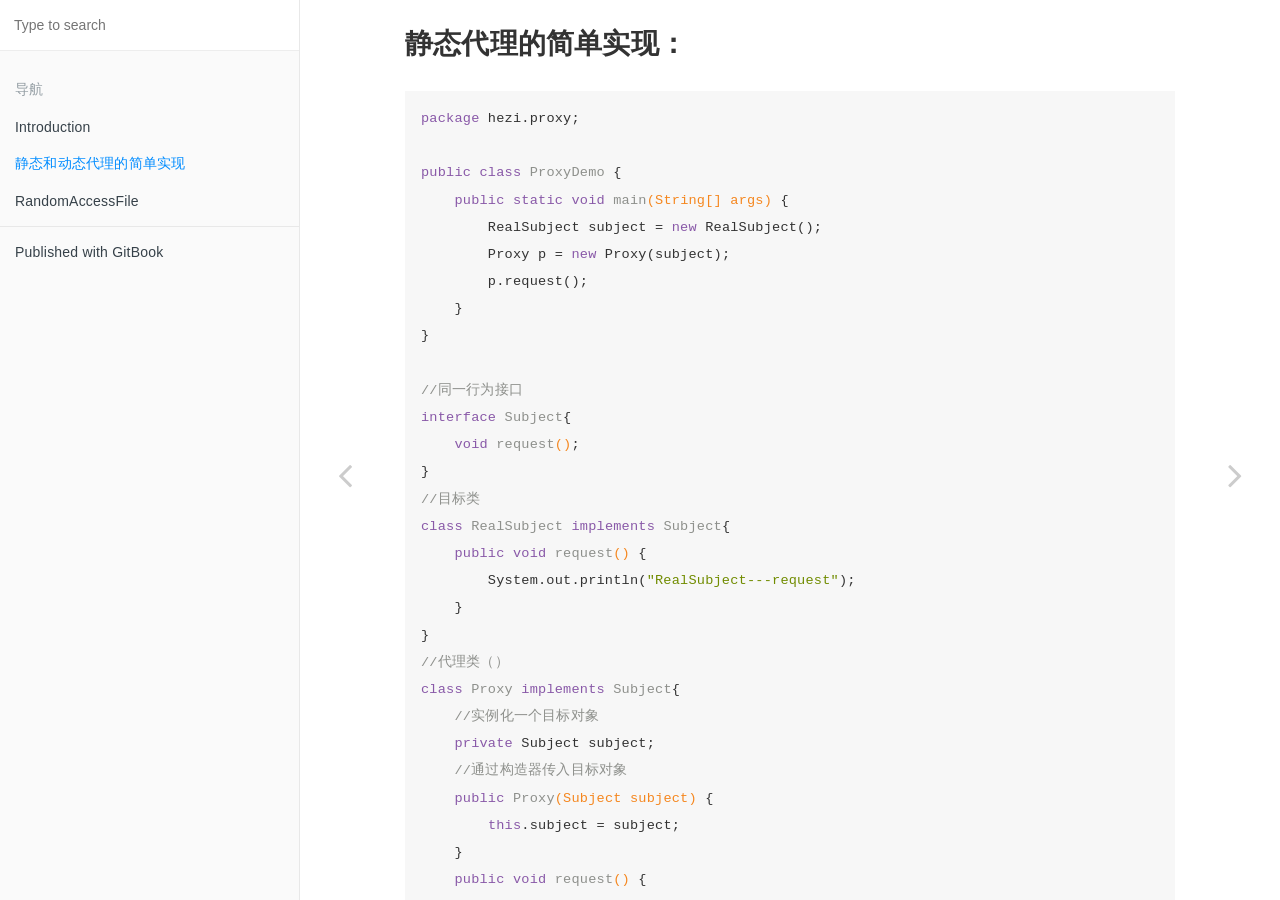
==== commit 88933ab9: "2019/11/10" ====
--- a/_book/静态和动态代理的简单实现.html
+++ b/_book/静态和动态代理的简单实现.html
@@ -57,6 +57,8 @@
     <link rel="shortcut icon" href="gitbook/images/favicon.ico" type="image/x-icon">
 
     
+    <link rel="next" href="RandomAccessFile.html" />
+    
     
     <link rel="prev" href="./" />
     
@@ -85,7 +87,7 @@
 
     
         
-        <li class="header">1 Java</li>
+        <li class="header">导航</li>
         
         
     
@@ -102,19 +104,25 @@
             
         </li>
     
-
-    
-        
-        <li class="header">2 网络</li>
-        
-        
-    
-        <li class="chapter active" data-level="2.1" data-path="静态和动态代理的简单实现.html">
+        <li class="chapter active" data-level="1.2" data-path="静态和动态代理的简单实现.html">
             
                 <a href="静态和动态代理的简单实现.html">
             
                     
                     静态和动态代理的简单实现
+            
+                </a>
+            
+
+            
+        </li>
+    
+        <li class="chapter " data-level="1.3" data-path="RandomAccessFile.html">
+            
+                <a href="RandomAccessFile.html">
+            
+                    
+                    RandomAccessFile
             
                 </a>
             
@@ -279,10 +287,14 @@
 
             
                 
-                <a href="./" class="navigation navigation-prev navigation-unique" aria-label="Previous page: Introduction">
+                <a href="./" class="navigation navigation-prev " aria-label="Previous page: Introduction">
                     <i class="fa fa-angle-left"></i>
                 </a>
                 
+                
+                <a href="RandomAccessFile.html" class="navigation navigation-next " aria-label="Next page: RandomAccessFile">
+                    <i class="fa fa-angle-right"></i>
+                </a>
                 
             
         
@@ -291,7 +303,7 @@
     <script>
         var gitbook = gitbook || [];
         gitbook.push(function() {
-            gitbook.page.hasChanged({"page":{"title":"静态和动态代理的简单实现","level":"2.1","depth":1,"previous":{"title":"Introduction","level":"1.1","depth":1,"path":"README.md","ref":"README.md","articles":[]},"dir":"ltr"},"config":{"gitbook":"*","theme":"default","variables":{},"plugins":["livereload"],"pluginsConfig":{"livereload":{},"highlight":{},"search":{},"lunr":{"maxIndexSize":1000000,"ignoreSpecialCharacters":false},"sharing":{"facebook":true,"twitter":true,"google":false,"weibo":false,"instapaper":false,"vk":false,"all":["facebook","google","twitter","weibo","instapaper"]},"fontsettings":{"theme":"white","family":"sans","size":2},"theme-default":{"styles":{"website":"styles/website.css","pdf":"styles/pdf.css","epub":"styles/epub.css","mobi":"styles/mobi.css","ebook":"styles/ebook.css","print":"styles/print.css"},"showLevel":false}},"structure":{"langs":"LANGS.md","readme":"README.md","glossary":"GLOSSARY.md","summary":"SUMMARY.md"},"pdf":{"pageNumbers":true,"fontSize":12,"fontFamily":"Arial","paperSize":"a4","chapterMark":"pagebreak","pageBreaksBefore":"/","margin":{"right":62,"left":62,"top":56,"bottom":56}},"styles":{"website":"styles/website.css","pdf":"styles/pdf.css","epub":"styles/epub.css","mobi":"styles/mobi.css","ebook":"styles/ebook.css","print":"styles/print.css"}},"file":{"path":"静态和动态代理的简单实现.md","mtime":"2019-11-07T15:36:25.655Z","type":"markdown"},"gitbook":{"version":"3.2.3","time":"2019-11-08T01:46:12.955Z"},"basePath":".","book":{"language":""}});
+            gitbook.page.hasChanged({"page":{"title":"静态和动态代理的简单实现","level":"1.2","depth":1,"next":{"title":"RandomAccessFile","level":"1.3","depth":1,"path":"RandomAccessFile.md","ref":"RandomAccessFile.md","articles":[]},"previous":{"title":"Introduction","level":"1.1","depth":1,"path":"README.md","ref":"README.md","articles":[]},"dir":"ltr"},"config":{"gitbook":"*","theme":"default","variables":{},"plugins":["livereload"],"pluginsConfig":{"livereload":{},"highlight":{},"search":{},"lunr":{"maxIndexSize":1000000,"ignoreSpecialCharacters":false},"sharing":{"facebook":true,"twitter":true,"google":false,"weibo":false,"instapaper":false,"vk":false,"all":["facebook","google","twitter","weibo","instapaper"]},"fontsettings":{"theme":"white","family":"sans","size":2},"theme-default":{"styles":{"website":"styles/website.css","pdf":"styles/pdf.css","epub":"styles/epub.css","mobi":"styles/mobi.css","ebook":"styles/ebook.css","print":"styles/print.css"},"showLevel":false}},"structure":{"langs":"LANGS.md","readme":"README.md","glossary":"GLOSSARY.md","summary":"SUMMARY.md"},"pdf":{"pageNumbers":true,"fontSize":12,"fontFamily":"Arial","paperSize":"a4","chapterMark":"pagebreak","pageBreaksBefore":"/","margin":{"right":62,"left":62,"top":56,"bottom":56}},"styles":{"website":"styles/website.css","pdf":"styles/pdf.css","epub":"styles/epub.css","mobi":"styles/mobi.css","ebook":"styles/ebook.css","print":"styles/print.css"}},"file":{"path":"静态和动态代理的简单实现.md","mtime":"2019-11-07T15:36:25.655Z","type":"markdown"},"gitbook":{"version":"3.2.3","time":"2019-11-10T07:55:46.897Z"},"basePath":".","book":{"language":""}});
         });
     </script>
 </div>
